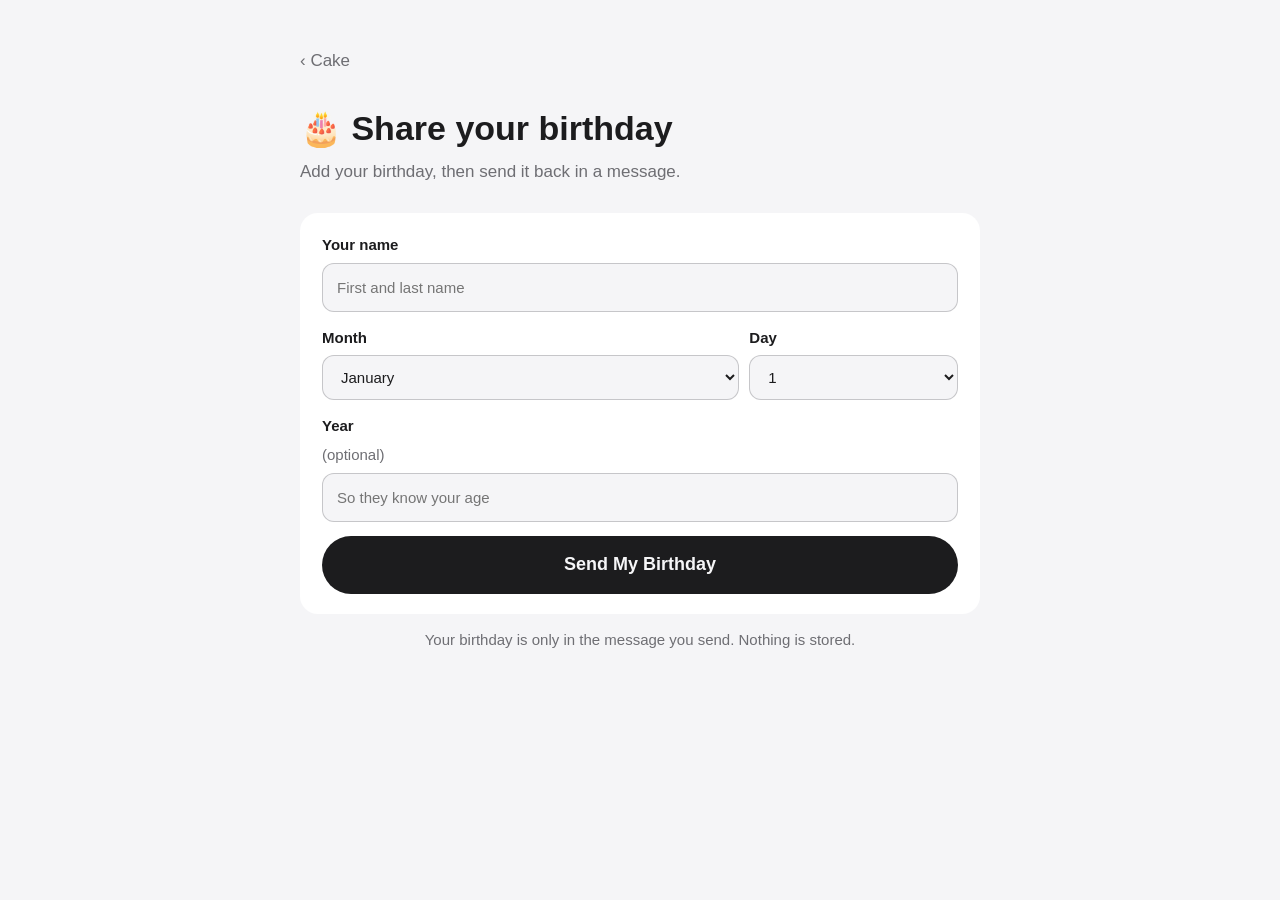
==== ask/index.html @ c93706ee "Ask-for-birthday page; privacy and support cover calendars and asking friends Co-Authored-By: Claude" ====
<!doctype html>
<html lang="en">
<head>
<meta charset="utf-8">
<meta name="viewport" content="width=device-width, initial-scale=1">
<title>Share your birthday · Cake</title>
<meta name="description" content="Someone wants to remember your birthday.">
<link rel="stylesheet" href="../style.css">
<style>
  form { display: grid; gap: 14px; }
  label { display: grid; gap: 6px; font-weight: 600; font-size: 15px; }
  input, select { font: inherit; font-weight: 400; padding: 12px 14px; border-radius: 12px;
                  border: 1px solid color-mix(in srgb, var(--muted) 35%, transparent);
                  background: var(--bg); color: var(--text); width: 100%; box-sizing: border-box; }
  .row { display: grid; grid-template-columns: 2fr 1fr; gap: 10px; }
  .optional { color: var(--muted); font-weight: 400; }
  button.button { border: 0; font: inherit; font-weight: 600; font-size: 18px; padding: 15px 20px; width: 100%; cursor: pointer; }
  .fine { color: var(--muted); font-size: 15px; text-align: center; margin-top: 12px; }
  .error { color: #d70015; font-size: 15px; margin: 0; }
  textarea { font: inherit; width: 100%; box-sizing: border-box; min-height: 120px; padding: 12px; border-radius: 12px;
             border: 1px solid color-mix(in srgb, var(--muted) 35%, transparent); background: var(--bg); color: var(--text); }
</style>
</head>
<body>
<main>
  <nav><a href="../">‹ Cake</a></nav>
  <h1 id="title">🎂 Share your birthday</h1>
  <p class="date" id="subtitle">Add your birthday, then send it back in a message.</p>

  <section id="form-card">
    <form id="form" novalidate>
      <label>Your name
        <input id="name" autocomplete="name" placeholder="First and last name" required>
      </label>
      <div class="row">
        <label>Month <select id="month"></select></label>
        <label>Day <select id="day"></select></label>
      </div>
      <label>Year <span class="optional">(optional)</span>
        <input id="year" inputmode="numeric" pattern="[0-9]*" maxlength="4" placeholder="So they know your age">
      </label>
      <p class="error" id="error" hidden></p>
      <button class="button" type="submit" id="send">Send My Birthday</button>
    </form>
  </section>

  <section id="fallback" hidden>
    <h2>Send this message</h2>
    <p id="fallback-hint">Copy it and paste it into a message.</p>
    <textarea id="message" readonly></textarea>
    <button class="button" type="button" id="copy">Copy</button>
  </section>

  <section id="done" hidden>
    <h2>Thanks! 🎉</h2>
    <p id="done-text">Your birthday is on its way.</p>
  </section>

  <p class="fine">Your birthday is only in the message you send. Nothing is stored.</p>
</main>
<script>
  // Who's asking comes from the #fragment, which the browser never sends to a server.
  const asker = (new URLSearchParams(location.hash.slice(1)).get("from") || "").trim().slice(0, 40);
  if (asker) {
    document.getElementById("title").textContent = `🎂 ${asker} wants to remember your birthday`;
    document.getElementById("subtitle").textContent = `Add your birthday, then send it back to ${asker}.`;
    document.getElementById("send").textContent = `Send to ${asker}`;
    document.getElementById("fallback-hint").textContent = `Copy it and paste it into a message to ${asker}.`;
    document.getElementById("done-text").textContent = `${asker} can add you to Cake by tapping your message.`;
  }

  const monthSelect = document.getElementById("month");
  const daySelect = document.getElementById("day");
  for (let m = 1; m <= 12; m++) {
    const name = new Date(2000, m - 1, 1).toLocaleDateString(undefined, { month: "long" });
    monthSelect.add(new Option(name, m));
  }
  function fillDays() {
    const keep = Number(daySelect.value) || 1;
    const count = new Date(2000, Number(monthSelect.value), 0).getDate(); // 2000 is a leap year: Feb 29 allowed
    daySelect.length = 0;
    for (let d = 1; d <= count; d++) daySelect.add(new Option(d, d));
    daySelect.value = Math.min(keep, count);
  }
  monthSelect.addEventListener("change", fillDays);
  fillDays();

  // Same format Cake reads: URL-safe base64 of JSON [{n, m, d, y?, k}].
  function encode(people) {
    const bytes = new TextEncoder().encode(JSON.stringify(people));
    let binary = "";
    bytes.forEach(b => binary += String.fromCharCode(b));
    return btoa(binary).replace(/\+/g, "-").replace(/\//g, "_").replace(/=+$/, "");
  }

  function showError(text) {
    const error = document.getElementById("error");
    error.textContent = text;
    error.hidden = !text;
  }

  document.getElementById("form").addEventListener("submit", async (event) => {
    event.preventDefault();
    const name = document.getElementById("name").value.trim().slice(0, 60);
    const m = Number(monthSelect.value), d = Number(daySelect.value);
    const yearText = document.getElementById("year").value.trim();
    const y = Number(yearText);
    if (!name) return showError("Add your name.");
    if (yearText && !(y >= 1900 && y <= new Date().getFullYear())) return showError("Check the year, or leave it blank.");
    showError("");

    const person = { n: name, m, d, k: "birthday" };
    if (yearText) person.y = y;
    const link = new URL("../add/", location.href).href + "#" + encode([person]);
    const date = new Date(2000, m - 1, d).toLocaleDateString(undefined, { month: "long", day: "numeric" });
    const text = `🎂 ${name}'s birthday is ${date}. Add it to Cake: ${link}`;

    if (navigator.share) {
      try {
        await navigator.share({ text });
        document.getElementById("form-card").hidden = true;
        document.getElementById("done").hidden = false;
        return;
      } catch (e) {
        if (e.name === "AbortError") return; // they closed the share sheet
      }
    }
    document.getElementById("message").value = text;
    document.getElementById("form-card").hidden = true;
    document.getElementById("fallback").hidden = false;
  });

  document.getElementById("copy").addEventListener("click", async () => {
    const box = document.getElementById("message");
    try { await navigator.clipboard.writeText(box.value); } catch (e) { box.select(); document.execCommand("copy"); }
    document.getElementById("copy").textContent = "Copied";
  });
</script>
</body>
</html>
---- style.css ----
:root { color-scheme: light dark; --text: #1c1c1e; --muted: #6e6e73; --bg: #f5f5f7; --card: #fff; }
@media (prefers-color-scheme: dark) { :root { --text: #f5f5f7; --muted: #a1a1a6; --bg: #000; --card: #1c1c1e; } }
body { margin: 0; background: var(--bg); color: var(--text);
       font: 17px/1.55 -apple-system, BlinkMacSystemFont, "SF Pro Text", "Helvetica Neue", sans-serif; }
main { max-width: 680px; margin: 0 auto; padding: 48px 20px 64px; }
h1 { font-size: 34px; margin: 0 0 4px; }
.date { color: var(--muted); margin: 0 0 28px; }
section { background: var(--card); border-radius: 18px; padding: 20px 22px; margin: 0 0 14px; }
h2 { font-size: 19px; margin: 0 0 6px; }
p, li { margin: 0 0 8px; }
ul { padding-left: 20px; margin: 0; }
a { color: inherit; }
nav { margin: 0 0 28px; }
nav a { color: var(--muted); text-decoration: none; font-weight: 500; }
.links { display: flex; gap: 12px; flex-wrap: wrap; margin-top: 8px; }
.button { display: inline-block; padding: 12px 20px; border-radius: 999px; background: var(--text);
          color: var(--bg); text-decoration: none; font-weight: 600; }
.button.secondary { background: var(--card); color: var(--text); }
.hero { text-align: center; padding: 72px 0 40px; }
.hero .cake { font-size: 72px; line-height: 1; }
.hero h1 { font-size: 44px; margin: 16px 0 6px; }
.hero p { color: var(--muted); font-size: 20px; margin: 0 0 28px; }
.hero .links { justify-content: center; }
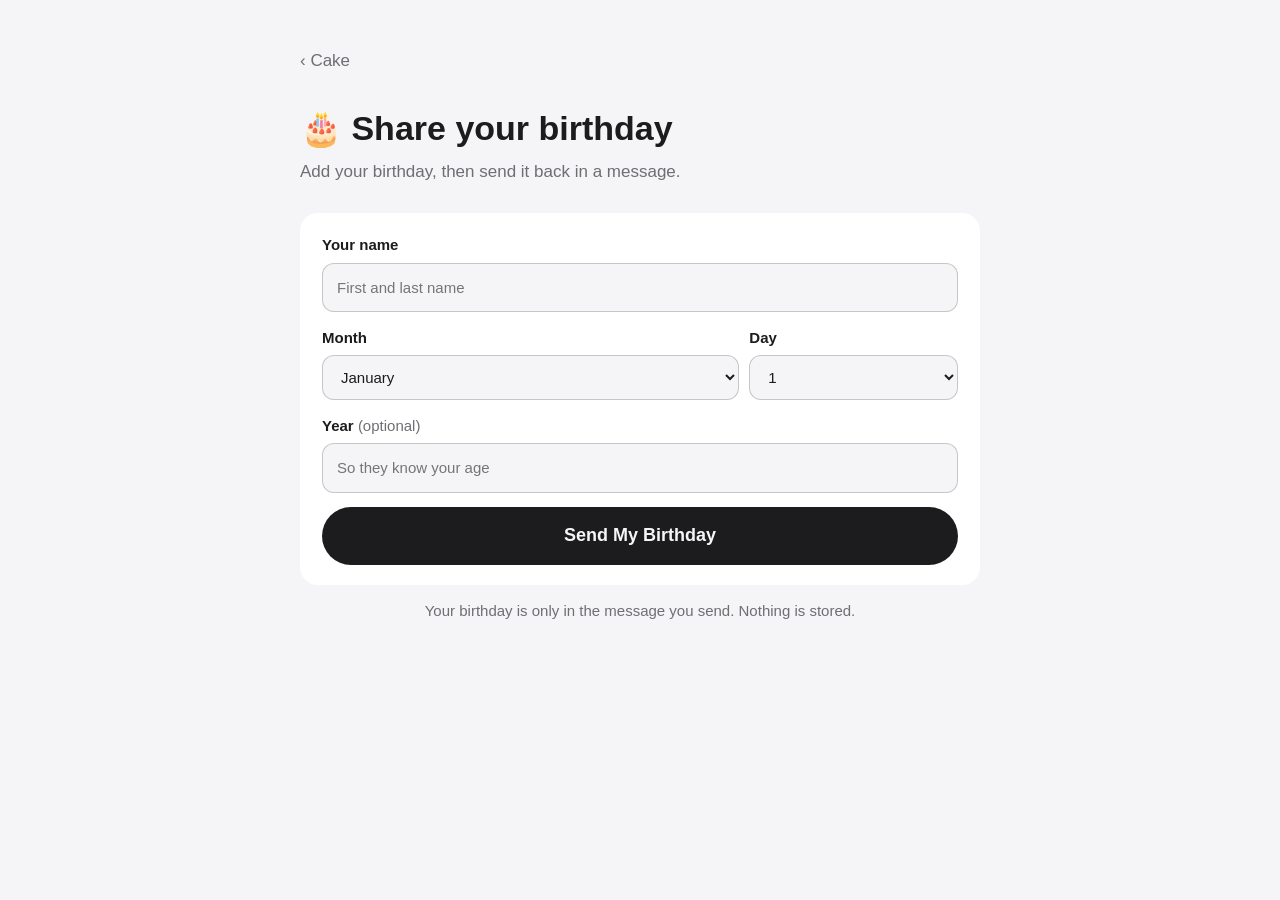
==== commit 8207832a: "Keep '(optional)' on the same line as Year on the ask page Co-Authored-By: Claude Opus 5.5 <noreply@" ====
--- a/ask/index.html
+++ b/ask/index.html
@@ -36,7 +36,7 @@
         <label>Month <select id="month"></select></label>
         <label>Day <select id="day"></select></label>
       </div>
-      <label>Year <span class="optional">(optional)</span>
+      <label><span>Year <span class="optional">(optional)</span></span>
         <input id="year" inputmode="numeric" pattern="[0-9]*" maxlength="4" placeholder="So they know your age">
       </label>
       <p class="error" id="error" hidden></p>
